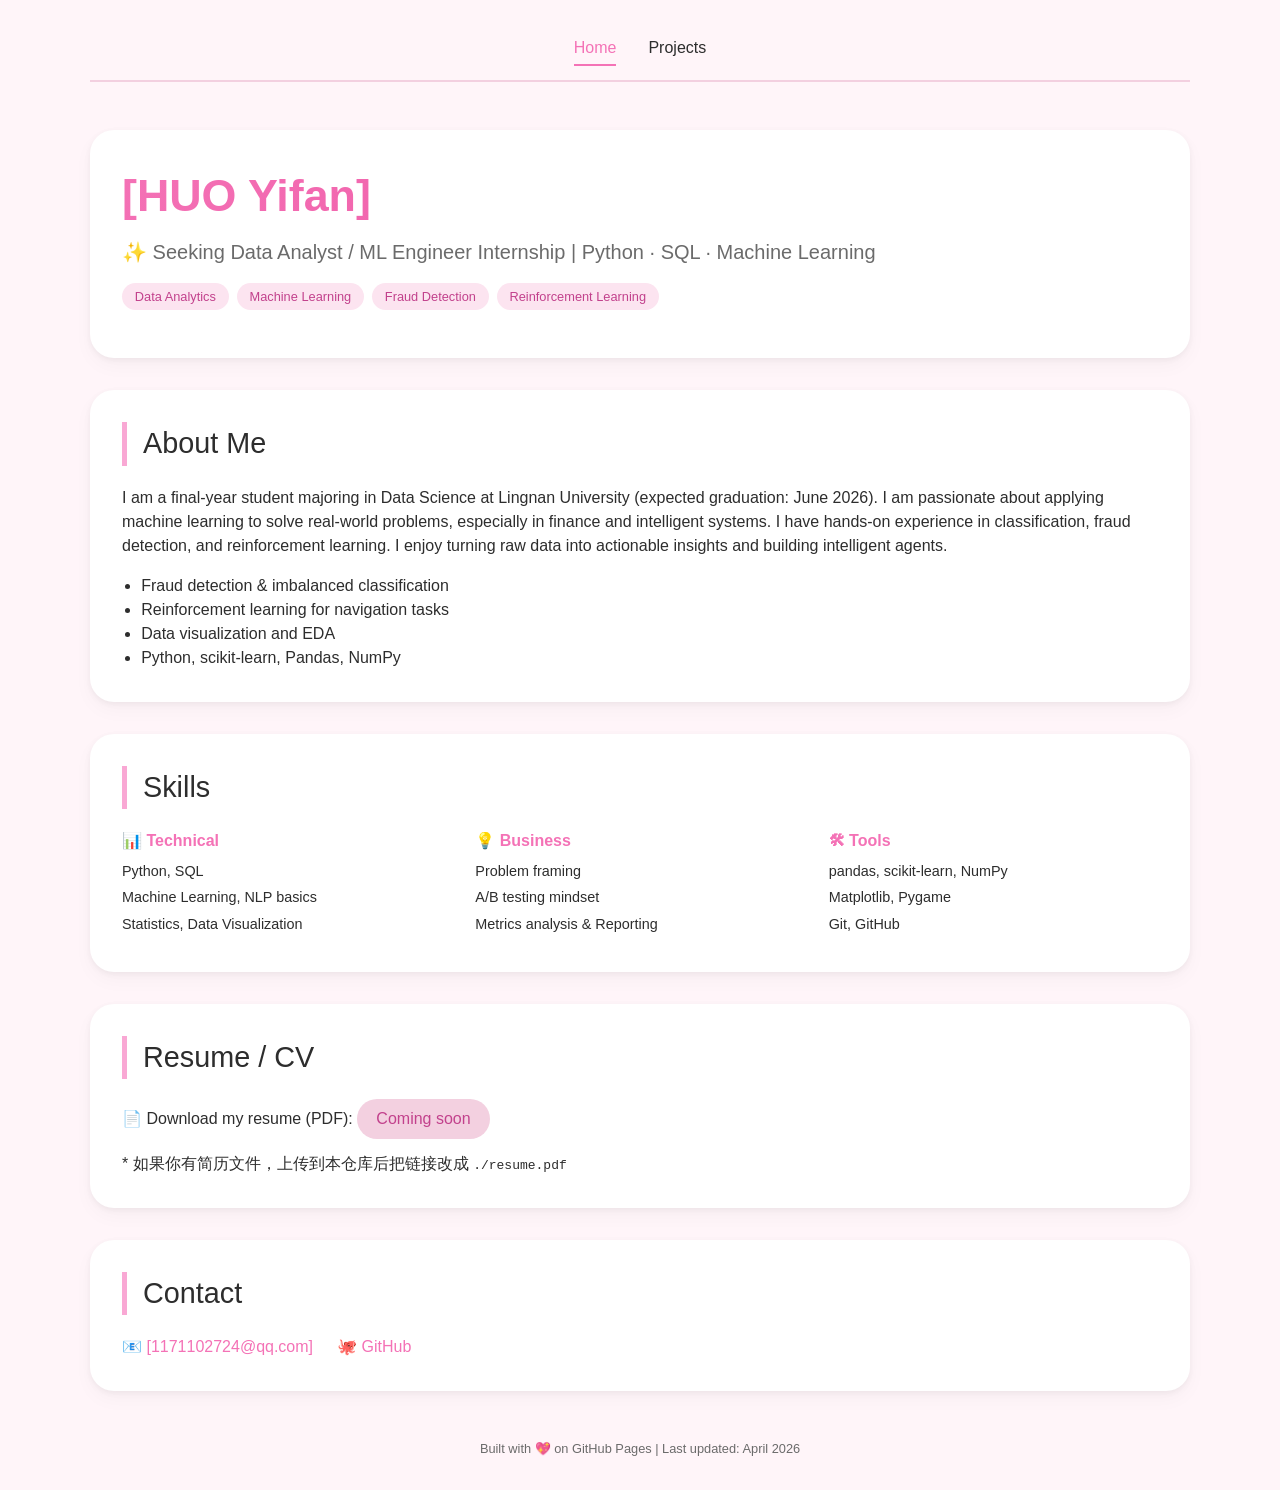
==== index.html @ 98085151 "Create index.html" ====
<!DOCTYPE html>
<html lang="en">
<head>
    <meta charset="UTF-8">
    <meta name="viewport" content="width=device-width, initial-scale=1.0, viewport-fit=cover">
    <title>[HUO Yifan] | Data Science Portfolio</title>
    <link rel="stylesheet" href="style.css">
</head>
<body>
<div class="container">
    <!-- navigation bar -->
    <nav>
        <a href="index.html" class="active">Home</a>
        <a href="projects.html">Projects</a>
    </nav>

    <!-- Home / Headline 卡片 -->
    <div class="card">
        <h1>[HUO Yifan]</h1>
        <div class="tagline">✨ Seeking Data Analyst / ML Engineer Internship | Python · SQL · Machine Learning</div>
        <div class="tags">
            <span class="tag">Data Analytics</span>
            <span class="tag">Machine Learning</span>
            <span class="tag">Fraud Detection</span>
            <span class="tag">Reinforcement Learning</span>
        </div>
    </div>

    <!-- About Me 卡片 -->
    <div class="card">
        <h2>About Me</h2>
        <p>I am a final-year student majoring in Data Science at Lingnan University (expected graduation: June 2026). I am passionate about applying machine learning to solve real-world problems, especially in finance and intelligent systems. I have hands-on experience in classification, fraud detection, and reinforcement learning. I enjoy turning raw data into actionable insights and building intelligent agents.</p>
        <ul style="margin-top: 1rem; margin-left: 1.2rem;">
            <li>Fraud detection & imbalanced classification</li>
            <li>Reinforcement learning for navigation tasks</li>
            <li>Data visualization and EDA</li>
            <li>Python, scikit-learn, Pandas, NumPy</li>
        </ul>
    </div>

    <!-- Skills 卡片 -->
    <div class="card">
        <h2>Skills</h2>
        <div class="skills-grid">
            <div class="skill-cat">
                <h4>📊 Technical</h4>
                <ul><li>Python, SQL</li><li>Machine Learning, NLP basics</li><li>Statistics, Data Visualization</li></ul>
            </div>
            <div class="skill-cat">
                <h4>💡 Business</h4>
                <ul><li>Problem framing</li><li>A/B testing mindset</li><li>Metrics analysis & Reporting</li></ul>
            </div>
            <div class="skill-cat">
                <h4>🛠 Tools</h4>
                <ul><li>pandas, scikit-learn, NumPy</li><li>Matplotlib, Pygame</li><li>Git, GitHub</li></ul>
            </div>
        </div>
    </div>

    <!-- Resume 卡片 -->
    <div class="card">
        <h2>Resume / CV</h2>
        <p>📄 Download my resume (PDF): <a href="#" class="button" style="background: #f3d0e0; color:#c2418c;">Coming soon</a></p>
        <p style="margin-top: 0.8rem;">* 如果你有简历文件，上传到本仓库后把链接改成 <code>./resume.pdf</code></p>
    </div>

    <!-- Contact 卡片 -->
    <div class="card">
        <h2>Contact</h2>
        <div class="contact-info">
            <span>📧 <a href="mailto:[1171102724@qqcom]">[1171102724@qq.com]</a></span>
            <span>🐙 <a href="https://github.com/[puff-l]" target="_blank">GitHub</a></span>
        </div>
    </div>

    <footer>
        Built with 💖 on GitHub Pages | Last updated: April 2026
    </footer>
</div>
</body>
</html>
---- style.css ----
/* 粉色高级简约主题 */
:root {
  --primary: #f9a8d4;
  --primary-dark: #f472b6;
  --bg: #fff5f9;
  --card: #ffffff;
  --text: #2d2d2d;
  --text-light: #6b6b6b;
  --border: #f3d0e0;
}

* {
  margin: 0;
  padding: 0;
  box-sizing: border-box;
}

body {
  font-family: 'Inter', -apple-system, BlinkMacSystemFont, 'Segoe UI', Roboto, Helvetica, Arial, sans-serif;
  background: var(--bg);
  color: var(--text);
  line-height: 1.5;
  padding: 2rem 1rem;
}

.container {
  max-width: 1100px;
  margin: 0 auto;
}

/* 导航栏 */
nav {
  display: flex;
  justify-content: center;
  gap: 2rem;
  margin-bottom: 3rem;
  flex-wrap: wrap;
  border-bottom: 2px solid var(--border);
  padding-bottom: 1rem;
}

nav a {
  text-decoration: none;
  color: var(--text);
  font-weight: 500;
  padding: 0.25rem 0;
  transition: color 0.2s;
}

nav a:hover, nav a.active {
  color: var(--primary-dark);
  border-bottom: 2px solid var(--primary-dark);
  margin-bottom: -2px;
}

/* 卡片布局 */
.card {
  background: var(--card);
  border-radius: 24px;
  box-shadow: 0 8px 20px rgba(0,0,0,0.03), 0 2px 6px rgba(0,0,0,0.05);
  padding: 2rem;
  margin-bottom: 2rem;
  transition: transform 0.2s, box-shadow 0.2s;
}

.card:hover {
  transform: translateY(-2px);
  box-shadow: 0 12px 28px rgba(0,0,0,0.08);
}

/* 标题 */
h1 {
  font-size: 2.8rem;
  font-weight: 600;
  background: linear-gradient(135deg, var(--primary-dark), #ec489a);
  -webkit-background-clip: text;
  background-clip: text;
  color: transparent;
  margin-bottom: 0.5rem;
}

h2 {
  font-size: 1.8rem;
  font-weight: 500;
  margin-bottom: 1.25rem;
  color: var(--text);
  border-left: 5px solid var(--primary);
  padding-left: 1rem;
}

h3 {
  font-size: 1.3rem;
  font-weight: 600;
  margin-bottom: 1rem;
  color: var(--primary-dark);
}

.tagline {
  font-size: 1.25rem;
  color: var(--text-light);
  margin-bottom: 1rem;
}

.tags {
  display: flex;
  flex-wrap: wrap;
  gap: 0.5rem;
  margin: 1rem 0;
}

.tag {
  background: #fce4f0;
  color: #c2418c;
  padding: 0.25rem 0.8rem;
  border-radius: 40px;
  font-size: 0.8rem;
  font-weight: 500;
}

/* 技能列表 */
.skills-grid {
  display: flex;
  flex-wrap: wrap;
  gap: 1.5rem;
  justify-content: space-between;
}

.skill-cat {
  flex: 1;
  min-width: 180px;
}

.skill-cat h4 {
  font-weight: 600;
  margin-bottom: 0.5rem;
  color: var(--primary-dark);
}

.skill-cat ul {
  list-style: none;
}

.skill-cat li {
  margin-bottom: 0.3rem;
  font-size: 0.9rem;
}

/* 项目卡片（在projects.html中） */
.project-card {
  background: var(--card);
  border-radius: 20px;
  box-shadow: 0 4px 12px rgba(0,0,0,0.05);
  padding: 1.8rem;
  margin-bottom: 2rem;
  border: 1px solid var(--border);
}

.project-title {
  font-size: 1.5rem;
  font-weight: 600;
  margin-bottom: 0.25rem;
}

.project-date {
  color: var(--text-light);
  font-size: 0.85rem;
  margin-bottom: 1.2rem;
  display: inline-block;
}

.project-detail {
  margin: 0.8rem 0;
  line-height: 1.5;
}

.project-detail strong {
  color: var(--primary-dark);
  font-weight: 600;
}

.links {
  margin-top: 1rem;
}

.links a {
  color: var(--primary-dark);
  text-decoration: none;
  margin-right: 1.5rem;
  font-weight: 500;
}

.links a:hover {
  text-decoration: underline;
}

/* 联系区域 */
.contact-info {
  display: flex;
  flex-wrap: wrap;
  gap: 1.5rem;
  margin-top: 0.5rem;
}

.contact-info a {
  color: var(--primary-dark);
  text-decoration: none;
}

.button {
  display: inline-block;
  background: var(--primary);
  color: white;
  padding: 0.5rem 1.2rem;
  border-radius: 40px;
  text-decoration: none;
  font-weight: 500;
  transition: background 0.2s;
}

.button:hover {
  background: var(--primary-dark);
}

hr {
  margin: 2rem 0;
  border: none;
  height: 1px;
  background: var(--border);
}

footer {
  text-align: center;
  margin-top: 3rem;
  color: var(--text-light);
  font-size: 0.8rem;
}

/* 响应式 */
@media (max-width: 768px) {
  body {
    padding: 1rem;
  }
  .card, .project-card {
    padding: 1.2rem;
  }
  h1 {
    font-size: 2rem;
  }
  .skills-grid {
    flex-direction: column;
    gap: 1rem;
  }
  nav {
    gap: 1.2rem;
  }
}
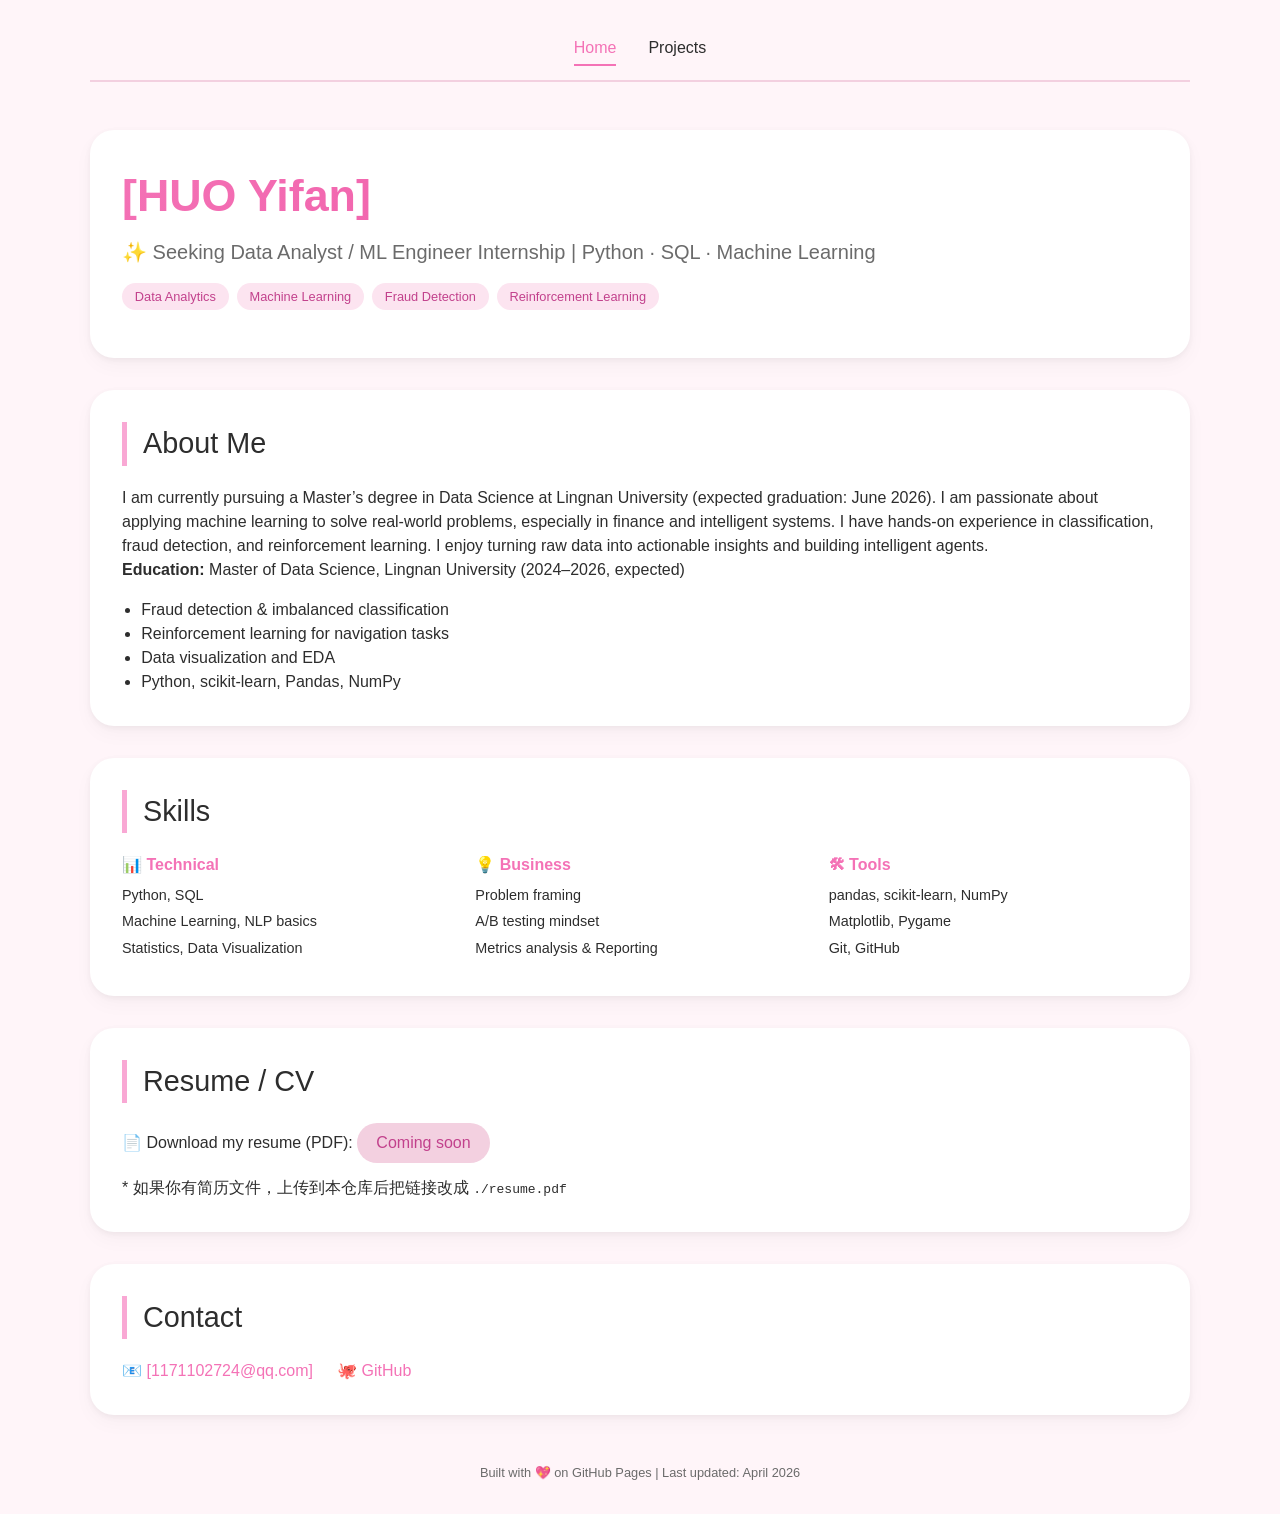
==== commit a34e4b64: "Update index.html" ====
--- a/index.html
+++ b/index.html
@@ -26,17 +26,18 @@
         </div>
     </div>
 
-    <!-- About Me 卡片 -->
-    <div class="card">
-        <h2>About Me</h2>
-        <p>I am a final-year student majoring in Data Science at Lingnan University (expected graduation: June 2026). I am passionate about applying machine learning to solve real-world problems, especially in finance and intelligent systems. I have hands-on experience in classification, fraud detection, and reinforcement learning. I enjoy turning raw data into actionable insights and building intelligent agents.</p>
-        <ul style="margin-top: 1rem; margin-left: 1.2rem;">
-            <li>Fraud detection & imbalanced classification</li>
-            <li>Reinforcement learning for navigation tasks</li>
-            <li>Data visualization and EDA</li>
-            <li>Python, scikit-learn, Pandas, NumPy</li>
-        </ul>
-    </div>
+<!-- About Me 卡片 -->
+<div class="card">
+    <h2>About Me</h2>
+    <p>I am currently pursuing a Master’s degree in Data Science at Lingnan University (expected graduation: June 2026). I am passionate about applying machine learning to solve real-world problems, especially in finance and intelligent systems. I have hands-on experience in classification, fraud detection, and reinforcement learning. I enjoy turning raw data into actionable insights and building intelligent agents.</p>
+    <p><strong>Education:</strong> Master of Data Science, Lingnan University (2024–2026, expected)</p>
+    <ul style="margin-top: 1rem; margin-left: 1.2rem;">
+        <li>Fraud detection & imbalanced classification</li>
+        <li>Reinforcement learning for navigation tasks</li>
+        <li>Data visualization and EDA</li>
+        <li>Python, scikit-learn, Pandas, NumPy</li>
+    </ul>
+</div>
 
     <!-- Skills 卡片 -->
     <div class="card">
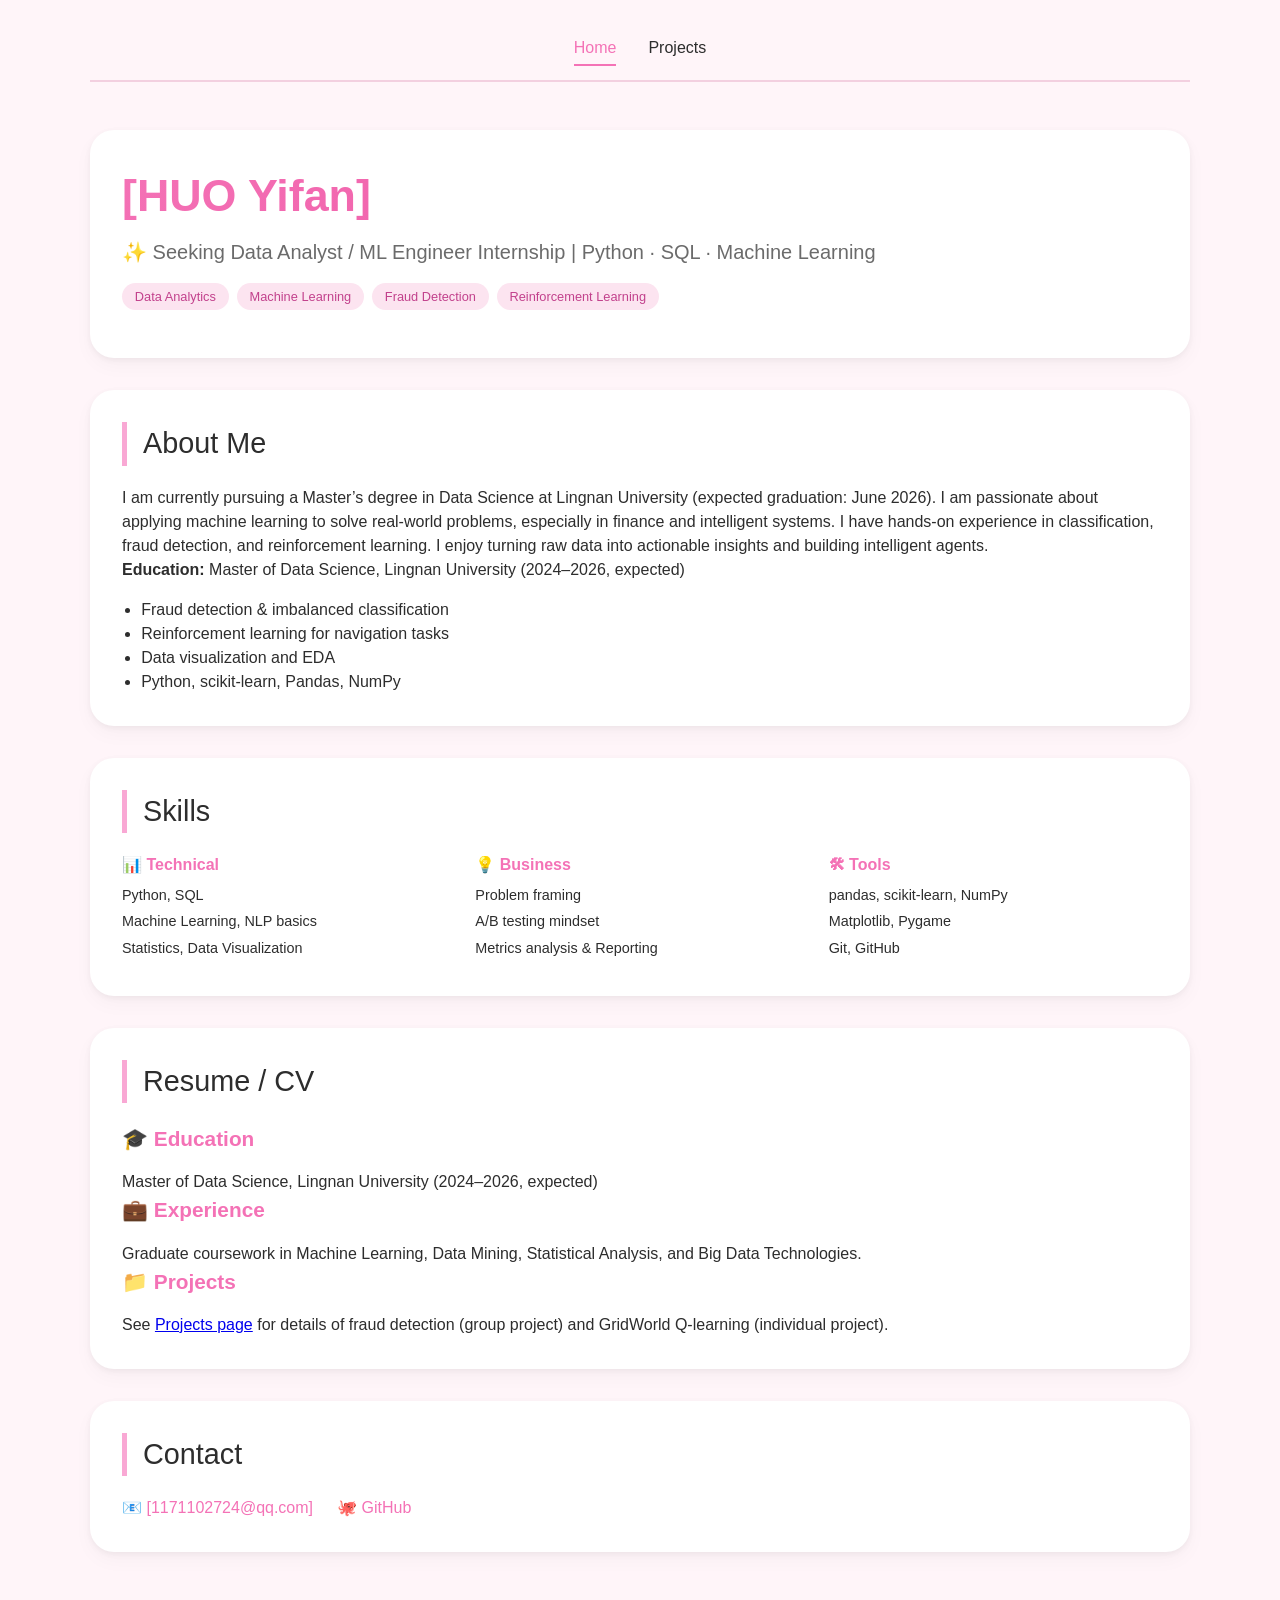
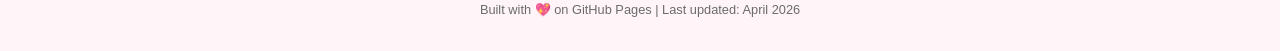
==== commit c3e7c63e: "Update index.html" ====
--- a/index.html
+++ b/index.html
@@ -58,12 +58,16 @@
         </div>
     </div>
 
-    <!-- Resume 卡片 -->
-    <div class="card">
-        <h2>Resume / CV</h2>
-        <p>📄 Download my resume (PDF): <a href="#" class="button" style="background: #f3d0e0; color:#c2418c;">Coming soon</a></p>
-        <p style="margin-top: 0.8rem;">* 如果你有简历文件，上传到本仓库后把链接改成 <code>./resume.pdf</code></p>
-    </div>
+<!-- Resume 卡片 -->
+<div class="card">
+    <h2>Resume / CV</h2>
+    <h3>🎓 Education</h3>
+    <p>Master of Data Science, Lingnan University (2024–2026, expected)</p>
+    <h3>💼 Experience</h3>
+    <p>Graduate coursework in Machine Learning, Data Mining, Statistical Analysis, and Big Data Technologies.</p>
+    <h3>📁 Projects</h3>
+    <p>See <a href="projects.html">Projects page</a> for details of fraud detection (group project) and GridWorld Q-learning (individual project).</p>
+</div>
 
     <!-- Contact 卡片 -->
     <div class="card">
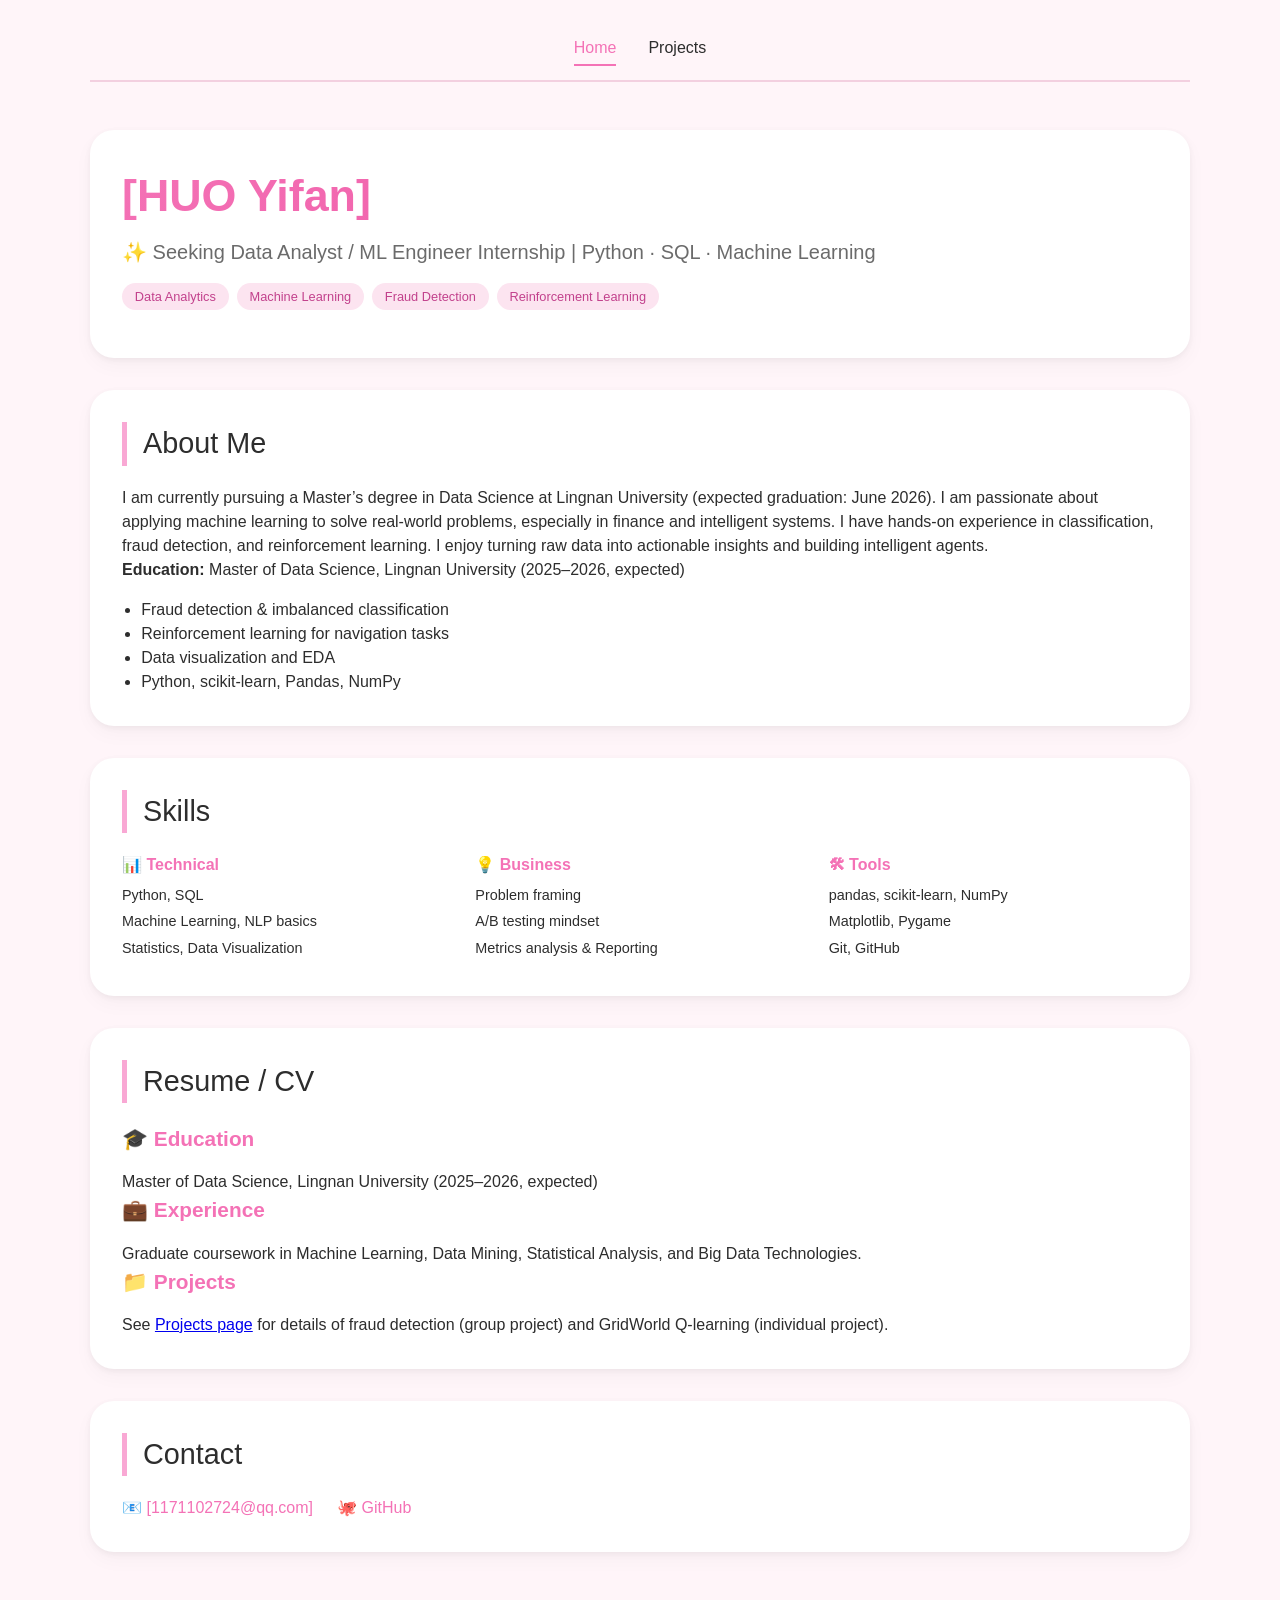
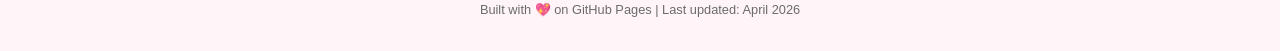
==== commit 022cd128: "Update index.html" ====
--- a/index.html
+++ b/index.html
@@ -30,7 +30,7 @@
 <div class="card">
     <h2>About Me</h2>
     <p>I am currently pursuing a Master’s degree in Data Science at Lingnan University (expected graduation: June 2026). I am passionate about applying machine learning to solve real-world problems, especially in finance and intelligent systems. I have hands-on experience in classification, fraud detection, and reinforcement learning. I enjoy turning raw data into actionable insights and building intelligent agents.</p>
-    <p><strong>Education:</strong> Master of Data Science, Lingnan University (2024–2026, expected)</p>
+    <p><strong>Education:</strong> Master of Data Science, Lingnan University (2025–2026, expected)</p>
     <ul style="margin-top: 1rem; margin-left: 1.2rem;">
         <li>Fraud detection & imbalanced classification</li>
         <li>Reinforcement learning for navigation tasks</li>
@@ -62,7 +62,7 @@
 <div class="card">
     <h2>Resume / CV</h2>
     <h3>🎓 Education</h3>
-    <p>Master of Data Science, Lingnan University (2024–2026, expected)</p>
+    <p>Master of Data Science, Lingnan University (2025–2026, expected)</p>
     <h3>💼 Experience</h3>
     <p>Graduate coursework in Machine Learning, Data Mining, Statistical Analysis, and Big Data Technologies.</p>
     <h3>📁 Projects</h3>
